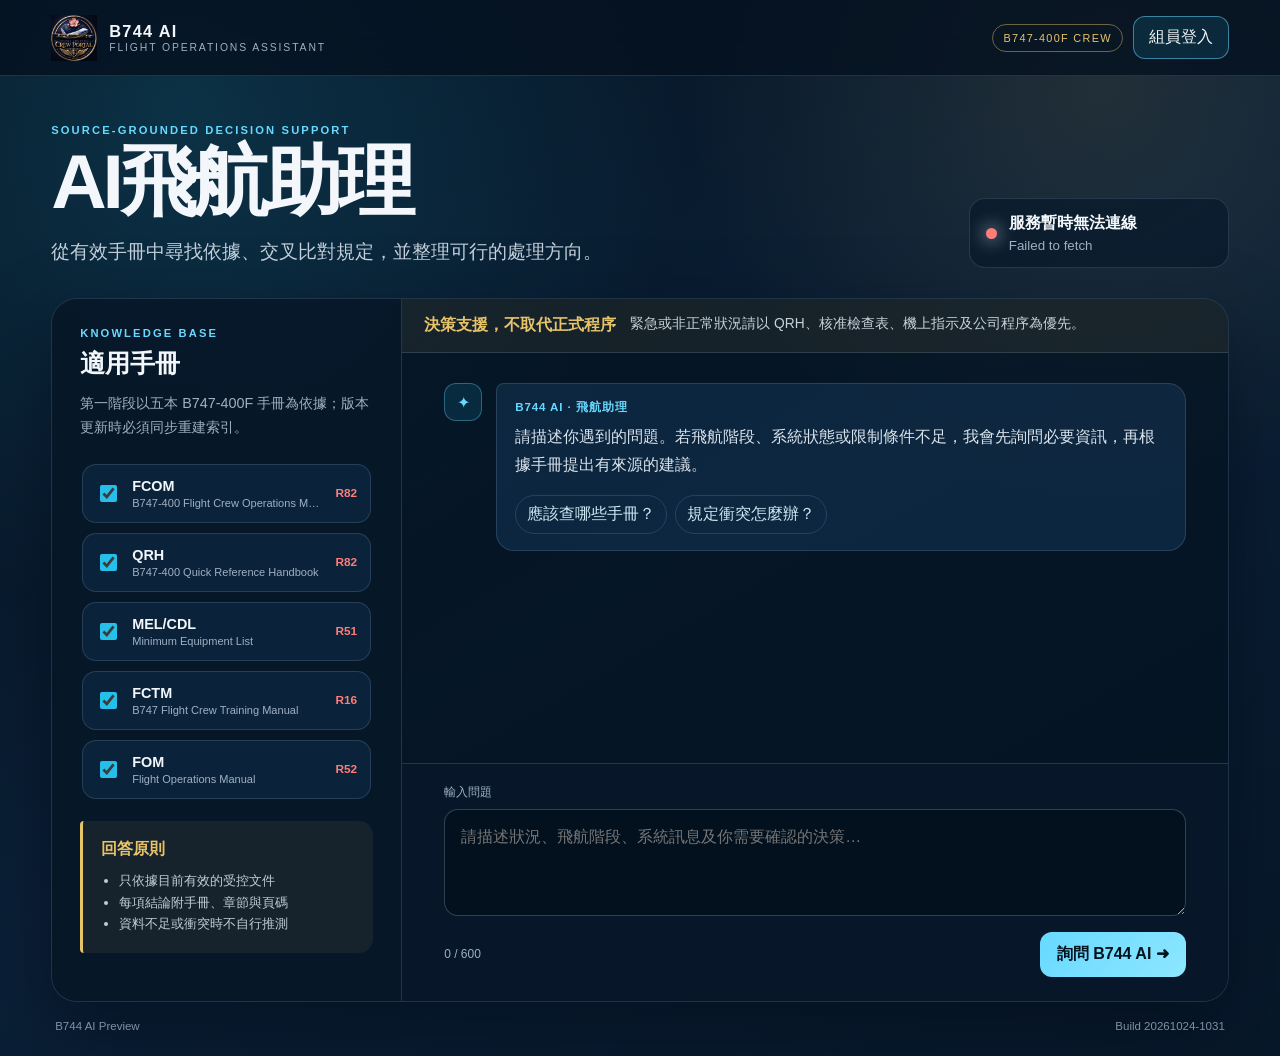
==== b744ai/index.html @ 4bca1068 "Add protected B744 AI foundation" ====
<!doctype html>
<html lang="zh-Hant">
<head>
  <meta charset="utf-8" />
  <meta name="viewport" content="width=device-width, initial-scale=1, viewport-fit=cover" />
  <meta name="theme-color" content="#07182a" />
  <meta name="description" content="B744 AI 飛航助理：B747-400F 組員專用、來源可追溯的飛航決策支援介面。" />
  <title>B744 AI 飛航助理</title>
  <link rel="icon" href="../images/flightdeck-logo.webp" type="image/webp" />
  <link rel="stylesheet" href="styles.css?v=20261024-1031-2" />
</head>
<body>
  <header class="topbar">
    <a class="brand" href="../index.html" aria-label="返回 Crew Portal">
      <img src="../images/flightdeck-logo.webp" alt="Crew Portal" />
      <span><strong>B744 AI</strong><small>FLIGHT OPERATIONS ASSISTANT</small></span>
    </a>
    <div class="top-actions">
      <span class="audience-badge">B747-400F CREW</span>
      <button class="session-button" id="sessionButton" type="button">組員登入</button>
    </div>
  </header>

  <main class="shell">
    <section class="hero" aria-labelledby="pageTitle">
      <div>
        <p class="eyebrow">SOURCE-GROUNDED DECISION SUPPORT</p>
        <h1 id="pageTitle">AI飛航助理</h1>
        <p class="lead">從有效手冊中尋找依據、交叉比對規定，並整理可行的處理方向。</p>
      </div>
      <div class="system-state" id="systemState" data-state="loading">
        <span class="state-dot" aria-hidden="true"></span>
        <div><strong id="stateTitle">系統檢查中</strong><small id="stateDetail">正在確認受保護服務狀態</small></div>
      </div>
    </section>

    <section class="workspace" aria-label="B744 AI 工作區">
      <aside class="source-panel">
        <div class="panel-heading">
          <p class="eyebrow">KNOWLEDGE BASE</p>
          <h2>適用手冊</h2>
          <p>第一階段以五本 B747-400F 手冊為依據；版本更新時必須同步重建索引。</p>
        </div>

        <fieldset class="manual-list" id="manualList">
          <legend class="sr-only">選擇搜尋手冊</legend>
          <label><input type="checkbox" value="b744_fcom_r82" checked /><span><b>FCOM</b><small>B747-400 Flight Crew Operations Manual</small></span><em>R82</em></label>
          <label><input type="checkbox" value="b744_qrh_r82" checked /><span><b>QRH</b><small>B747-400 Quick Reference Handbook</small></span><em>R82</em></label>
          <label><input type="checkbox" value="b744_mel_r51" checked /><span><b>MEL/CDL</b><small>Minimum Equipment List</small></span><em>R51</em></label>
          <label><input type="checkbox" value="b744_fctm_r16" checked /><span><b>FCTM</b><small>B747 Flight Crew Training Manual</small></span><em>R16</em></label>
          <label><input type="checkbox" value="fom_r52" checked /><span><b>FOM</b><small>Flight Operations Manual</small></span><em>R52</em></label>
        </fieldset>

        <div class="source-policy">
          <strong>回答原則</strong>
          <ul>
            <li>只依據目前有效的受控文件</li>
            <li>每項結論附手冊、章節與頁碼</li>
            <li>資料不足或衝突時不自行推測</li>
          </ul>
        </div>
      </aside>

      <section class="assistant-panel" aria-label="AI飛航助理對話">
        <div class="notice" role="note">
          <b>決策支援，不取代正式程序</b>
          <span>緊急或非正常狀況請以 QRH、核准檢查表、機上指示及公司程序為優先。</span>
        </div>

        <div class="messages" id="messages" aria-live="polite">
          <article class="message assistant-message">
            <div class="avatar" aria-hidden="true">✦</div>
            <div class="message-body">
              <div class="message-meta">B744 AI · 飛航助理</div>
              <p>請描述你遇到的問題。若飛航階段、系統狀態或限制條件不足，我會先詢問必要資訊，再根據手冊提出有來源的建議。</p>
              <div class="example-list" aria-label="問題範例">
                <button type="button" data-question="請協助我確認這個狀況應該查閱哪些手冊與程序？">應該查哪些手冊？</button>
                <button type="button" data-question="如果不同手冊的規定看起來不一致，應如何確認適用順序？">規定衝突怎麼辦？</button>
              </div>
            </div>
          </article>
        </div>

        <form class="composer" id="askForm">
          <label for="question">輸入問題</label>
          <textarea id="question" maxlength="600" rows="3" placeholder="請描述狀況、飛航階段、系統訊息及你需要確認的決策…" required></textarea>
          <div class="composer-footer">
            <span id="characterCount">0 / 600</span>
            <button type="submit" id="askButton">詢問 B744 AI <span aria-hidden="true">➜</span></button>
          </div>
        </form>
      </section>
    </section>

    <footer>
      <span>B744 AI Preview</span>
      <span>Build 20261024-1031</span>
    </footer>
  </main>

  <dialog id="loginDialog" class="login-dialog">
    <form method="dialog" id="loginForm">
      <button class="dialog-close" value="cancel" aria-label="關閉登入視窗">×</button>
      <p class="eyebrow">AUTHORIZED CREW ONLY</p>
      <h2>B747-400F 組員登入</h2>
      <p>目前採封閉測試。登入後才能搜尋受控手冊並使用AI決策支援。</p>
      <label for="accessCode">組員存取碼</label>
      <input id="accessCode" type="password" autocomplete="current-password" required />
      <p class="login-error" id="loginError" role="alert"></p>
      <button class="login-submit" type="submit">安全登入</button>
    </form>
  </dialog>

  <script src="app.js?v=20261024-1031-2" defer></script>
</body>
</html>
---- b744ai/styles.css ----
:root {
  color-scheme: dark;
  --ink: #f3f7fb;
  --muted: #9fb0c3;
  --navy: #07182a;
  --panel: rgba(11, 32, 54, 0.91);
  --panel-2: rgba(16, 43, 70, 0.82);
  --line: rgba(156, 190, 219, 0.18);
  --cyan: #67d9ff;
  --cyan-strong: #25bfe9;
  --gold: #e7c36a;
  --danger: #ff7d78;
  --ok: #65dfad;
  --shadow: 0 28px 80px rgba(0, 5, 16, 0.42);
  font-family: Inter, ui-sans-serif, -apple-system, BlinkMacSystemFont, "Segoe UI", sans-serif;
}
* { box-sizing: border-box; }

html { min-height: 100%; background: var(--navy); }

body {
  min-height: 100vh;
  margin: 0;
  color: var(--ink);
  background:
    radial-gradient(circle at 14% 10%, rgba(37, 191, 233, 0.16), transparent 32rem),
    radial-gradient(circle at 86% 8%, rgba(231, 195, 106, 0.11), transparent 26rem),
    linear-gradient(150deg, #061321 0%, #0a2037 52%, #07182a 100%);
}

body::before {
  content: "";
  position: fixed;
  inset: 0;
  pointer-events: none;
  opacity: 0.28;
  background-image:
    linear-gradient(rgba(255, 255, 255, 0.025) 1px, transparent 1px),
    linear-gradient(90deg, rgba(255, 255, 255, 0.025) 1px, transparent 1px);
  background-size: 52px 52px;
  mask-image: linear-gradient(to bottom, black, transparent 72%);
}

button, input, textarea { font: inherit; }
button { cursor: pointer; }

.topbar {
  position: sticky;
  top: 0;
  z-index: 10;
  display: flex;
  align-items: center;
  justify-content: space-between;
  min-height: 76px;
  padding: 12px clamp(18px, 4vw, 58px);
  border-bottom: 1px solid var(--line);
  background: rgba(5, 18, 32, 0.82);
  backdrop-filter: blur(18px);
}

.brand {
  display: inline-flex;
  align-items: center;
  gap: 12px;
  color: var(--ink);
  text-decoration: none;
}

.brand img { width: 46px; height: 46px; object-fit: contain; }
.brand span { display: grid; gap: 1px; }
.brand strong { letter-spacing: 0.08em; font-size: 1.02rem; }
.brand small { color: var(--muted); font-size: 0.65rem; letter-spacing: 0.18em; }

.top-actions { display: flex; align-items: center; gap: 10px; }
.audience-badge {
  padding: 7px 10px;
  border: 1px solid rgba(231, 195, 106, 0.45);
  border-radius: 999px;
  color: var(--gold);
  font-size: 0.68rem;
  letter-spacing: 0.12em;
}

.session-button, .login-submit {
  border: 1px solid rgba(103, 217, 255, 0.52);
  border-radius: 12px;
  padding: 10px 15px;
  color: var(--ink);
  background: rgba(37, 191, 233, 0.12);
}
.session-button:hover, .login-submit:hover { background: rgba(37, 191, 233, 0.22); }

.shell { width: min(1440px, 100%); margin: 0 auto; padding: 48px clamp(18px, 4vw, 58px) 24px; }

.hero {
  display: flex;
  align-items: flex-end;
  justify-content: space-between;
  gap: 28px;
  margin-bottom: 30px;
}

.eyebrow { margin: 0 0 8px; color: var(--cyan); font-size: 0.7rem; font-weight: 750; letter-spacing: 0.19em; }
h1 { margin: 0; font-size: clamp(2.6rem, 6vw, 5.6rem); letter-spacing: -0.055em; line-height: 0.98; }
.lead { max-width: 720px; margin: 16px 0 0; color: #c2cfdb; font-size: clamp(1rem, 2vw, 1.2rem); line-height: 1.72; }

.system-state {
  display: flex;
  align-items: center;
  gap: 12px;
  min-width: 260px;
  padding: 14px 16px;
  border: 1px solid var(--line);
  border-radius: 16px;
  background: rgba(7, 24, 42, 0.68);
}
.system-state div { display: grid; gap: 4px; }
.system-state small { color: var(--muted); }
.state-dot { width: 11px; height: 11px; border-radius: 50%; background: var(--gold); box-shadow: 0 0 18px currentColor; }
.system-state[data-state="ready"] .state-dot { background: var(--ok); }
.system-state[data-state="locked"] .state-dot { background: var(--gold); }
.system-state[data-state="offline"] .state-dot { background: var(--danger); }

.workspace {
  display: grid;
  grid-template-columns: minmax(280px, 350px) minmax(0, 1fr);
  min-height: 680px;
  overflow: hidden;
  border: 1px solid var(--line);
  border-radius: 26px;
  background: rgba(4, 17, 30, 0.62);
  box-shadow: var(--shadow);
}

.source-panel { padding: 28px; border-right: 1px solid var(--line); background: rgba(7, 24, 42, 0.76); }
.panel-heading h2 { margin: 0; font-size: 1.55rem; }
.panel-heading > p:last-child { margin: 12px 0 24px; color: var(--muted); font-size: 0.9rem; line-height: 1.65; }

.manual-list { display: grid; gap: 10px; padding: 0; border: 0; }
.manual-list label {
  display: grid;
  grid-template-columns: auto 1fr auto;
  align-items: center;
  gap: 12px;
  padding: 13px;
  border: 1px solid var(--line);
  border-radius: 14px;
  background: rgba(18, 46, 74, 0.55);
}
.manual-list input { width: 17px; height: 17px; accent-color: var(--cyan-strong); }
.manual-list span { display: grid; gap: 3px; min-width: 0; }
.manual-list b { font-size: 0.9rem; }
.manual-list small { overflow: hidden; color: var(--muted); font-size: 0.69rem; text-overflow: ellipsis; white-space: nowrap; }
.manual-list em { color: var(--danger); font-size: 0.74rem; font-style: normal; font-weight: 750; }

.source-policy { margin-top: 22px; padding: 18px; border-left: 3px solid var(--gold); border-radius: 4px 14px 14px 4px; background: rgba(231, 195, 106, 0.07); }
.source-policy strong { color: var(--gold); }
.source-policy ul { margin: 10px 0 0; padding-left: 18px; color: #c0ccd8; font-size: 0.8rem; line-height: 1.7; }

.assistant-panel { display: grid; grid-template-rows: auto 1fr auto; min-width: 0; }
.notice { display: flex; gap: 14px; padding: 16px 22px; border-bottom: 1px solid var(--line); background: rgba(231, 195, 106, 0.07); }
.notice b { color: var(--gold); white-space: nowrap; }
.notice span { color: #c8d2dc; font-size: 0.86rem; }

.messages { min-height: 410px; max-height: 590px; overflow-y: auto; padding: 30px clamp(18px, 4vw, 42px); }
.message { display: flex; gap: 14px; max-width: 900px; margin-bottom: 24px; }
.user-message { margin-left: auto; justify-content: flex-end; }
.avatar { display: grid; flex: 0 0 38px; height: 38px; place-items: center; border: 1px solid rgba(103, 217, 255, 0.35); border-radius: 12px; color: var(--cyan); background: rgba(37, 191, 233, 0.12); }
.message-body { padding: 16px 18px; border: 1px solid var(--line); border-radius: 8px 18px 18px 18px; background: var(--panel-2); }
.user-message .message-body { border-radius: 18px 8px 18px 18px; background: rgba(31, 100, 132, 0.35); }
.message-meta { margin-bottom: 8px; color: var(--cyan); font-size: 0.72rem; font-weight: 750; letter-spacing: 0.08em; }
.message p { margin: 0; color: #d9e3ec; line-height: 1.75; white-space: pre-wrap; }
.example-list { display: flex; flex-wrap: wrap; gap: 8px; margin-top: 16px; }
.example-list button { padding: 8px 11px; border: 1px solid var(--line); border-radius: 999px; color: #cce9f4; background: transparent; }
.example-list button:hover { border-color: var(--cyan); }
.source-cards { display: grid; gap: 9px; margin-top: 14px; }
.source-card { padding: 12px; border: 1px solid var(--line); border-radius: 12px; background: rgba(2, 14, 25, 0.42); }
.source-card b { display: block; color: var(--gold); font-size: 0.78rem; }
.source-card span { color: var(--muted); font-size: 0.76rem; }

.composer { padding: 20px clamp(18px, 4vw, 42px) 24px; border-top: 1px solid var(--line); background: rgba(7, 24, 42, 0.86); }
.composer > label { display: block; margin-bottom: 8px; color: var(--muted); font-size: 0.78rem; }
.composer textarea { width: 100%; resize: vertical; min-height: 88px; max-height: 220px; padding: 15px 16px; border: 1px solid rgba(156, 190, 219, 0.28); border-radius: 14px; outline: none; color: var(--ink); background: rgba(2, 14, 25, 0.65); line-height: 1.55; }
.composer textarea:focus { border-color: var(--cyan); box-shadow: 0 0 0 3px rgba(37, 191, 233, 0.12); }
.composer-footer { display: flex; align-items: center; justify-content: space-between; gap: 16px; margin-top: 12px; }
.composer-footer > span { color: var(--muted); font-size: 0.75rem; }
.composer-footer button { border: 0; border-radius: 12px; padding: 12px 17px; color: #02131f; font-weight: 800; background: linear-gradient(135deg, var(--cyan), #8ee7ff); }
.composer-footer button:disabled { cursor: not-allowed; opacity: 0.55; }

footer { display: flex; justify-content: space-between; gap: 18px; padding: 18px 4px 0; color: #7f91a5; font-size: 0.72rem; }

.login-dialog { width: min(440px, calc(100% - 30px)); padding: 0; border: 1px solid rgba(103, 217, 255, 0.24); border-radius: 22px; color: var(--ink); background: #0a2037; box-shadow: var(--shadow); }
.login-dialog::backdrop { background: rgba(0, 7, 15, 0.74); backdrop-filter: blur(7px); }
.login-dialog form { position: relative; display: grid; gap: 12px; padding: 30px; }
.login-dialog h2 { margin: 0; }
.login-dialog p:not(.eyebrow):not(.login-error) { margin: 0 0 8px; color: var(--muted); line-height: 1.6; }
.login-dialog label { color: #cbd8e3; font-size: 0.82rem; }
.login-dialog input { width: 100%; padding: 12px 13px; border: 1px solid var(--line); border-radius: 11px; color: var(--ink); background: rgba(2, 14, 25, 0.7); }
.dialog-close { position: absolute; top: 14px; right: 14px; border: 0; color: var(--muted); background: transparent; font-size: 1.5rem; }
.login-submit { margin-top: 4px; }
.login-error { min-height: 1.2em; margin: 0; color: var(--danger); font-size: 0.8rem; }
.sr-only { position: absolute; width: 1px; height: 1px; padding: 0; margin: -1px; overflow: hidden; clip: rect(0, 0, 0, 0); white-space: nowrap; border: 0; }

@media (max-width: 860px) {
  .topbar { min-height: 68px; }
  .audience-badge { display: none; }
  .shell { padding-top: 30px; }
  .hero { align-items: flex-start; flex-direction: column; }
  .system-state { width: 100%; }
  .workspace { grid-template-columns: 1fr; }
  .assistant-panel { order: 1; }
  .source-panel { order: 2; border-top: 1px solid var(--line); border-right: 0; }
  .manual-list { grid-template-columns: repeat(2, minmax(0, 1fr)); }
  .notice { align-items: flex-start; flex-direction: column; gap: 5px; }
}

@media (max-width: 560px) {
  .brand small { display: none; }
  .brand img { width: 38px; height: 38px; }
  .topbar { padding-inline: 14px; }
  .session-button { padding: 9px 11px; font-size: 0.82rem; }
  .shell { padding-inline: 12px; }
  h1 { font-size: 3.05rem; }
  .workspace { border-radius: 18px; }
  .source-panel { padding: 22px 16px; }
  .manual-list { grid-template-columns: 1fr; }
  .messages { padding: 22px 14px; }
  .message { gap: 8px; }
  .avatar { flex-basis: 32px; height: 32px; }
  .message-body { padding: 14px; }
  .composer { padding-inline: 14px; }
  .composer-footer { align-items: flex-end; }
  .composer-footer button { max-width: 190px; }
}
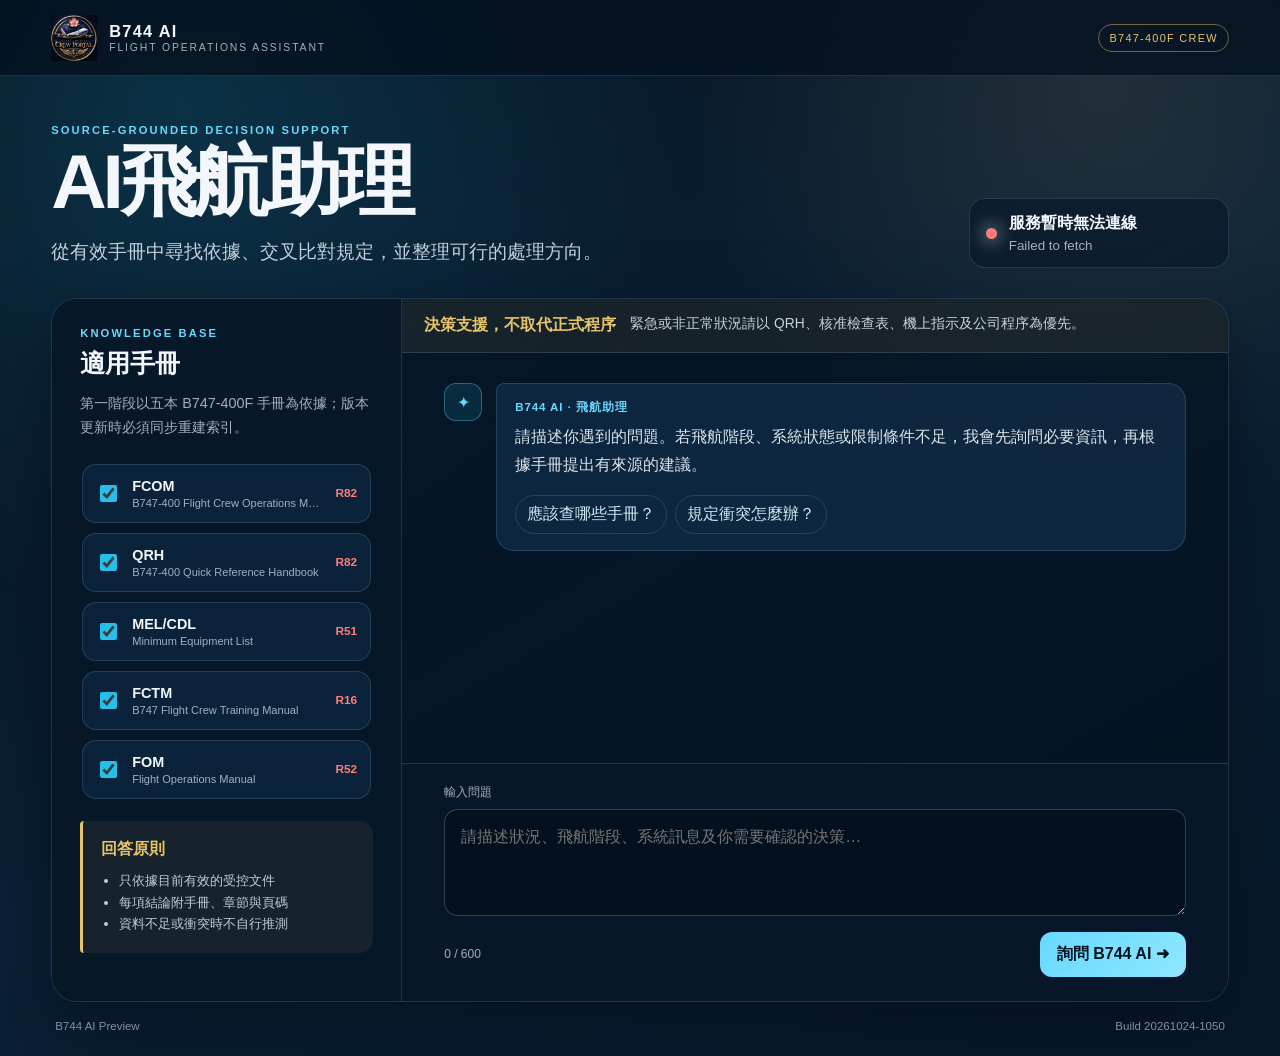
==== commit 357316da: "Remove B744 AI access code" ====
--- a/b744ai/index.html
+++ b/b744ai/index.html
@@ -7,7 +7,7 @@
   <meta name="description" content="B744 AI 飛航助理：B747-400F 組員專用、來源可追溯的飛航決策支援介面。" />
   <title>B744 AI 飛航助理</title>
   <link rel="icon" href="../images/flightdeck-logo.webp" type="image/webp" />
-  <link rel="stylesheet" href="styles.css?v=20261024-1031-2" />
+  <link rel="stylesheet" href="styles.css?v=20261024-1050" />
 </head>
 <body>
   <header class="topbar">
@@ -15,10 +15,7 @@
       <img src="../images/flightdeck-logo.webp" alt="Crew Portal" />
       <span><strong>B744 AI</strong><small>FLIGHT OPERATIONS ASSISTANT</small></span>
     </a>
-    <div class="top-actions">
-      <span class="audience-badge">B747-400F CREW</span>
-      <button class="session-button" id="sessionButton" type="button">組員登入</button>
-    </div>
+    <span class="audience-badge">B747-400F CREW</span>
   </header>
 
   <main class="shell">
@@ -94,23 +91,10 @@
 
     <footer>
       <span>B744 AI Preview</span>
-      <span>Build 20261024-1031</span>
+      <span>Build 20261024-1050</span>
     </footer>
   </main>
 
-  <dialog id="loginDialog" class="login-dialog">
-    <form method="dialog" id="loginForm">
-      <button class="dialog-close" value="cancel" aria-label="關閉登入視窗">×</button>
-      <p class="eyebrow">AUTHORIZED CREW ONLY</p>
-      <h2>B747-400F 組員登入</h2>
-      <p>目前採封閉測試。登入後才能搜尋受控手冊並使用AI決策支援。</p>
-      <label for="accessCode">組員存取碼</label>
-      <input id="accessCode" type="password" autocomplete="current-password" required />
-      <p class="login-error" id="loginError" role="alert"></p>
-      <button class="login-submit" type="submit">安全登入</button>
-    </form>
-  </dialog>
-
-  <script src="app.js?v=20261024-1031-2" defer></script>
+  <script src="app.js?v=20261024-1050" defer></script>
 </body>
 </html>
--- a/b744ai/styles.css
+++ b/b744ai/styles.css
@@ -71,7 +71,6 @@
 .brand strong { letter-spacing: 0.08em; font-size: 1.02rem; }
 .brand small { color: var(--muted); font-size: 0.65rem; letter-spacing: 0.18em; }
 
-.top-actions { display: flex; align-items: center; gap: 10px; }
 .audience-badge {
   padding: 7px 10px;
   border: 1px solid rgba(231, 195, 106, 0.45);
@@ -80,15 +79,6 @@
   font-size: 0.68rem;
   letter-spacing: 0.12em;
 }
-
-.session-button, .login-submit {
-  border: 1px solid rgba(103, 217, 255, 0.52);
-  border-radius: 12px;
-  padding: 10px 15px;
-  color: var(--ink);
-  background: rgba(37, 191, 233, 0.12);
-}
-.session-button:hover, .login-submit:hover { background: rgba(37, 191, 233, 0.22); }
 
 .shell { width: min(1440px, 100%); margin: 0 auto; padding: 48px clamp(18px, 4vw, 58px) 24px; }
 
@@ -189,16 +179,6 @@
 
 footer { display: flex; justify-content: space-between; gap: 18px; padding: 18px 4px 0; color: #7f91a5; font-size: 0.72rem; }
 
-.login-dialog { width: min(440px, calc(100% - 30px)); padding: 0; border: 1px solid rgba(103, 217, 255, 0.24); border-radius: 22px; color: var(--ink); background: #0a2037; box-shadow: var(--shadow); }
-.login-dialog::backdrop { background: rgba(0, 7, 15, 0.74); backdrop-filter: blur(7px); }
-.login-dialog form { position: relative; display: grid; gap: 12px; padding: 30px; }
-.login-dialog h2 { margin: 0; }
-.login-dialog p:not(.eyebrow):not(.login-error) { margin: 0 0 8px; color: var(--muted); line-height: 1.6; }
-.login-dialog label { color: #cbd8e3; font-size: 0.82rem; }
-.login-dialog input { width: 100%; padding: 12px 13px; border: 1px solid var(--line); border-radius: 11px; color: var(--ink); background: rgba(2, 14, 25, 0.7); }
-.dialog-close { position: absolute; top: 14px; right: 14px; border: 0; color: var(--muted); background: transparent; font-size: 1.5rem; }
-.login-submit { margin-top: 4px; }
-.login-error { min-height: 1.2em; margin: 0; color: var(--danger); font-size: 0.8rem; }
 .sr-only { position: absolute; width: 1px; height: 1px; padding: 0; margin: -1px; overflow: hidden; clip: rect(0, 0, 0, 0); white-space: nowrap; border: 0; }
 
 @media (max-width: 860px) {
@@ -218,7 +198,6 @@
   .brand small { display: none; }
   .brand img { width: 38px; height: 38px; }
   .topbar { padding-inline: 14px; }
-  .session-button { padding: 9px 11px; font-size: 0.82rem; }
   .shell { padding-inline: 12px; }
   h1 { font-size: 3.05rem; }
   .workspace { border-radius: 18px; }
